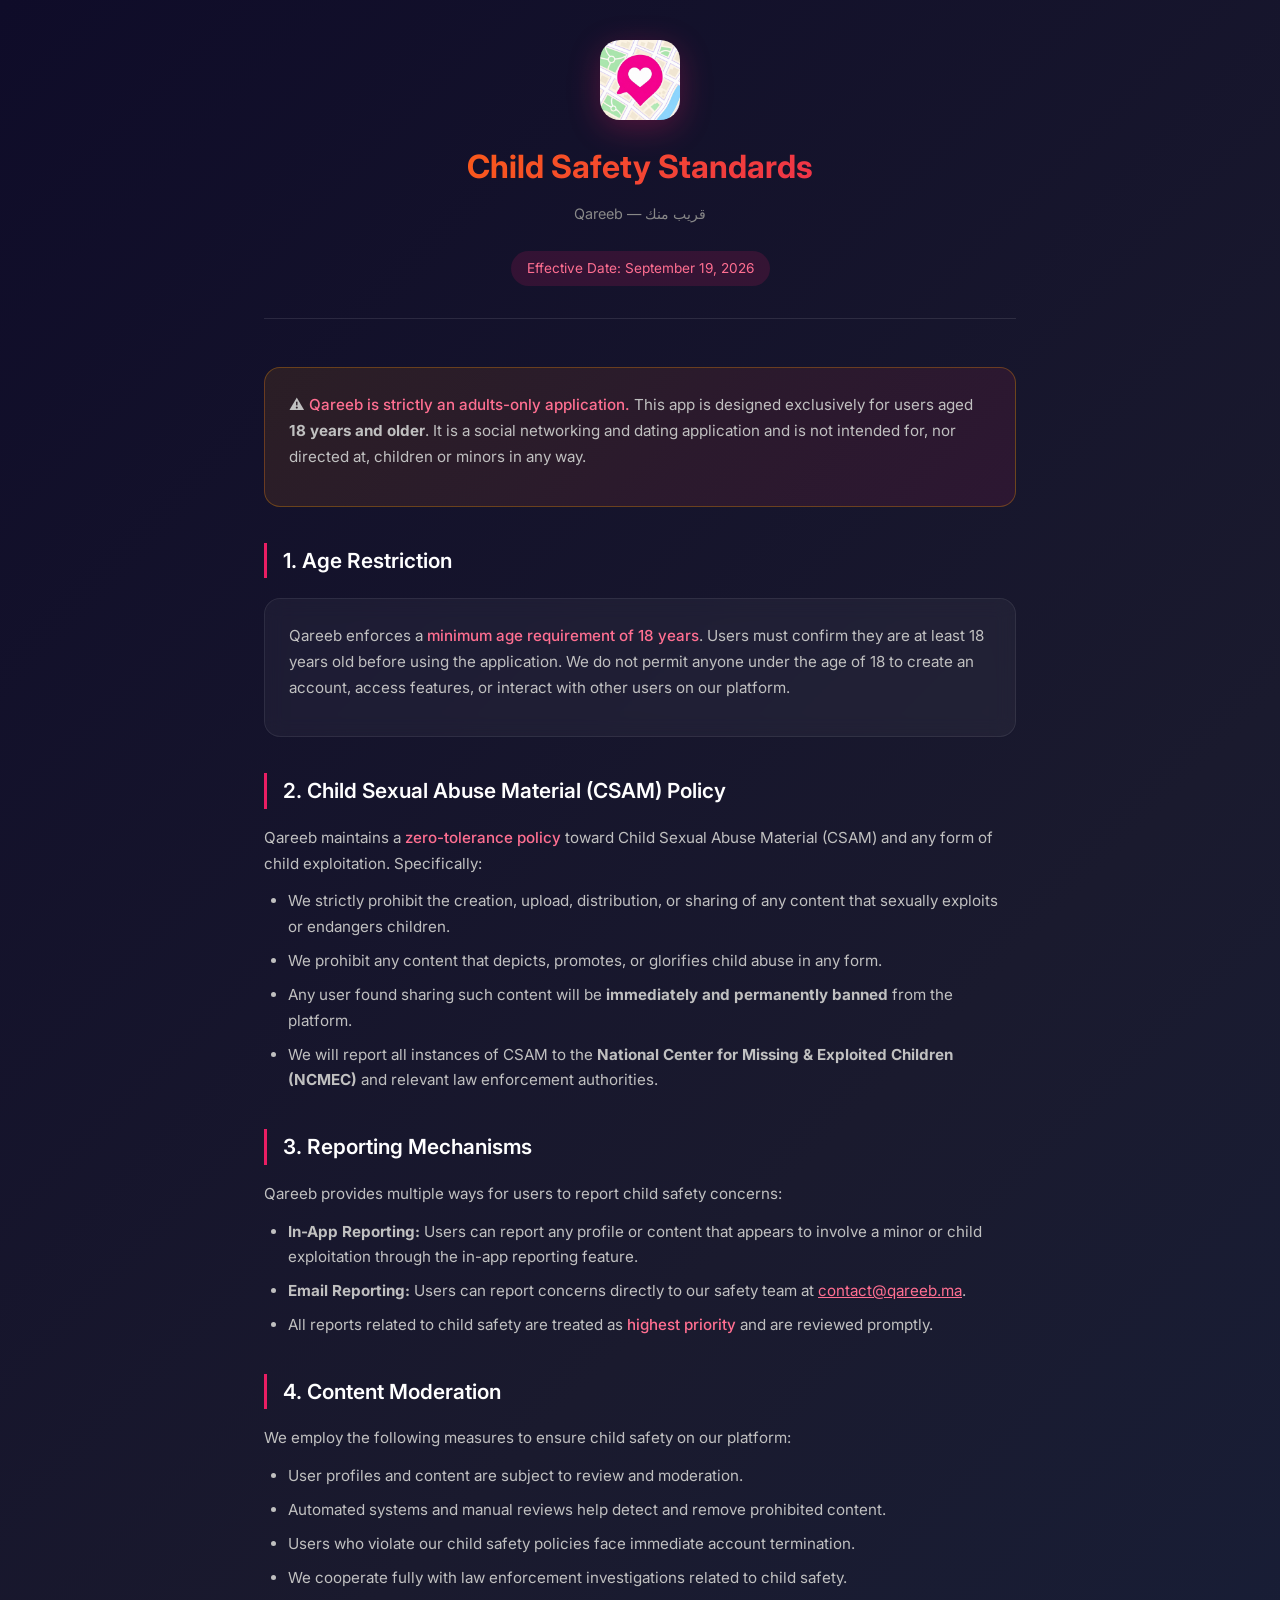
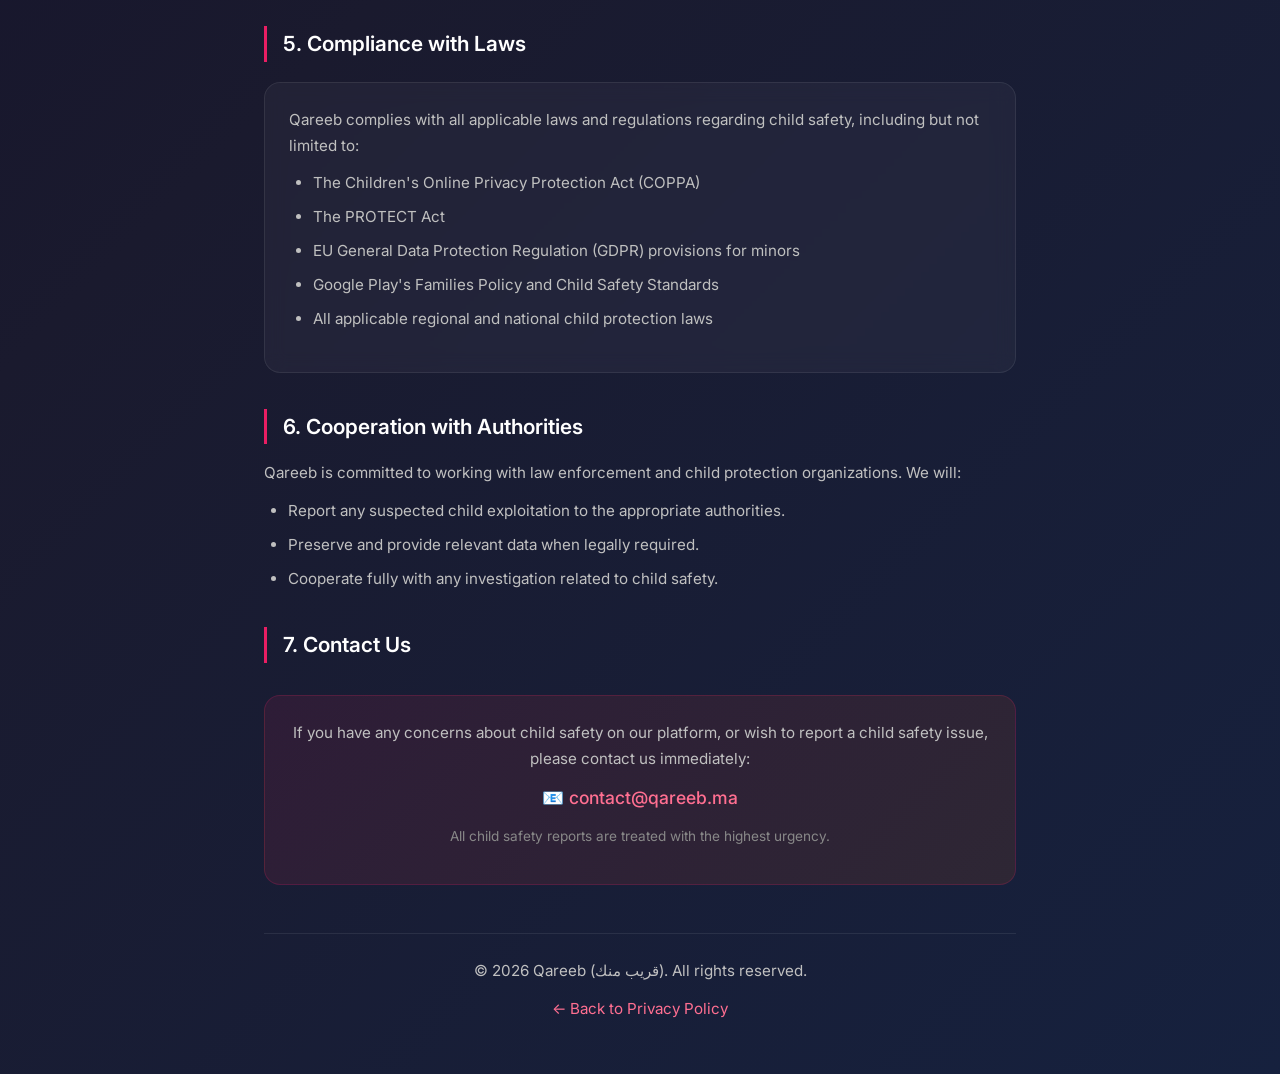
==== child-safety.html @ faa59de2 "Add child safety standards page" ====
<!DOCTYPE html>
<html lang="en">
<head>
    <meta charset="UTF-8">
    <meta name="viewport" content="width=device-width, initial-scale=1.0">
    <title>Child Safety Standards - Qareeb (قريب منك)</title>
    <meta name="description" content="Child Safety Standards and Policy for the Qareeb mobile application">
    <style>
        @import url('https://fonts.googleapis.com/css2?family=Inter:wght@400;500;600;700&display=swap');
        
        * { margin: 0; padding: 0; box-sizing: border-box; }
        
        body {
            font-family: 'Inter', -apple-system, BlinkMacSystemFont, sans-serif;
            background: linear-gradient(135deg, #0f0c29 0%, #1a1a2e 50%, #16213e 100%);
            color: #e0e0e0;
            min-height: 100vh;
            line-height: 1.7;
        }

        .container {
            max-width: 800px;
            margin: 0 auto;
            padding: 40px 24px;
        }

        .header {
            text-align: center;
            margin-bottom: 48px;
            padding-bottom: 32px;
            border-bottom: 1px solid rgba(255, 255, 255, 0.1);
        }

        .header .app-icon {
            width: 80px;
            height: 80px;
            border-radius: 20px;
            margin: 0 auto 20px;
            box-shadow: 0 8px 32px rgba(233, 30, 99, 0.3);
            overflow: hidden;
        }

        .header .app-icon img {
            width: 100%;
            height: 100%;
            object-fit: cover;
        }

        .header h1 {
            font-size: 2rem;
            font-weight: 700;
            background: linear-gradient(135deg, #ff6f00, #e91e63);
            -webkit-background-clip: text;
            -webkit-text-fill-color: transparent;
            background-clip: text;
            margin-bottom: 8px;
        }

        .header .subtitle {
            color: #888;
            font-size: 0.9rem;
        }

        .effective-date {
            display: inline-block;
            background: rgba(233, 30, 99, 0.15);
            color: #ff6f91;
            padding: 6px 16px;
            border-radius: 20px;
            font-size: 0.85rem;
            margin-top: 12px;
        }

        h2 {
            font-size: 1.3rem;
            font-weight: 600;
            color: #fff;
            margin-top: 36px;
            margin-bottom: 16px;
            padding-left: 16px;
            border-left: 3px solid #e91e63;
        }

        p, li {
            color: #c0c0c0;
            font-size: 0.95rem;
            margin-bottom: 12px;
        }

        ul {
            padding-left: 24px;
            margin-bottom: 16px;
        }

        li { margin-bottom: 8px; }

        .card {
            background: rgba(255, 255, 255, 0.04);
            border: 1px solid rgba(255, 255, 255, 0.08);
            border-radius: 16px;
            padding: 24px;
            margin: 20px 0;
            backdrop-filter: blur(10px);
        }

        .highlight {
            color: #ff6f91;
            font-weight: 500;
        }

        .warning-card {
            background: linear-gradient(135deg, rgba(255, 152, 0, 0.1), rgba(233, 30, 99, 0.1));
            border: 1px solid rgba(255, 152, 0, 0.3);
            border-radius: 16px;
            padding: 24px;
            margin: 20px 0;
        }

        .contact-card {
            background: linear-gradient(135deg, rgba(233, 30, 99, 0.1), rgba(255, 111, 0, 0.1));
            border: 1px solid rgba(233, 30, 99, 0.2);
            border-radius: 16px;
            padding: 24px;
            margin-top: 32px;
            text-align: center;
        }

        .contact-card a {
            color: #ff6f91;
            text-decoration: none;
            font-weight: 500;
        }

        .contact-card a:hover {
            text-decoration: underline;
        }

        .footer {
            text-align: center;
            margin-top: 48px;
            padding-top: 24px;
            border-top: 1px solid rgba(255, 255, 255, 0.08);
            color: #666;
            font-size: 0.85rem;
        }
    </style>
</head>
<body>
    <div class="container">
        <div class="header">
            <div class="app-icon"><img src="icon.png" alt="Qareeb App Icon"></div>
            <h1>Child Safety Standards</h1>
            <p class="subtitle">Qareeb — قريب منك</p>
            <span class="effective-date">Effective Date: September 19, 2026</span>
        </div>

        <div class="warning-card">
            <p>⚠️ <span class="highlight">Qareeb is strictly an adults-only application.</span> This app is designed exclusively for users aged <strong>18 years and older</strong>. It is a social networking and dating application and is not intended for, nor directed at, children or minors in any way.</p>
        </div>

        <h2>1. Age Restriction</h2>
        <div class="card">
            <p>Qareeb enforces a <span class="highlight">minimum age requirement of 18 years</span>. Users must confirm they are at least 18 years old before using the application. We do not permit anyone under the age of 18 to create an account, access features, or interact with other users on our platform.</p>
        </div>

        <h2>2. Child Sexual Abuse Material (CSAM) Policy</h2>
        <p>Qareeb maintains a <span class="highlight">zero-tolerance policy</span> toward Child Sexual Abuse Material (CSAM) and any form of child exploitation. Specifically:</p>
        <ul>
            <li>We strictly prohibit the creation, upload, distribution, or sharing of any content that sexually exploits or endangers children.</li>
            <li>We prohibit any content that depicts, promotes, or glorifies child abuse in any form.</li>
            <li>Any user found sharing such content will be <strong>immediately and permanently banned</strong> from the platform.</li>
            <li>We will report all instances of CSAM to the <strong>National Center for Missing & Exploited Children (NCMEC)</strong> and relevant law enforcement authorities.</li>
        </ul>

        <h2>3. Reporting Mechanisms</h2>
        <p>Qareeb provides multiple ways for users to report child safety concerns:</p>
        <ul>
            <li><strong>In-App Reporting:</strong> Users can report any profile or content that appears to involve a minor or child exploitation through the in-app reporting feature.</li>
            <li><strong>Email Reporting:</strong> Users can report concerns directly to our safety team at <a href="mailto:contact@qareeb.ma" style="color:#ff6f91;">contact@qareeb.ma</a>.</li>
            <li>All reports related to child safety are treated as <span class="highlight">highest priority</span> and are reviewed promptly.</li>
        </ul>

        <h2>4. Content Moderation</h2>
        <p>We employ the following measures to ensure child safety on our platform:</p>
        <ul>
            <li>User profiles and content are subject to review and moderation.</li>
            <li>Automated systems and manual reviews help detect and remove prohibited content.</li>
            <li>Users who violate our child safety policies face immediate account termination.</li>
            <li>We cooperate fully with law enforcement investigations related to child safety.</li>
        </ul>

        <h2>5. Compliance with Laws</h2>
        <div class="card">
            <p>Qareeb complies with all applicable laws and regulations regarding child safety, including but not limited to:</p>
            <ul>
                <li>The Children's Online Privacy Protection Act (COPPA)</li>
                <li>The PROTECT Act</li>
                <li>EU General Data Protection Regulation (GDPR) provisions for minors</li>
                <li>Google Play's Families Policy and Child Safety Standards</li>
                <li>All applicable regional and national child protection laws</li>
            </ul>
        </div>

        <h2>6. Cooperation with Authorities</h2>
        <p>Qareeb is committed to working with law enforcement and child protection organizations. We will:</p>
        <ul>
            <li>Report any suspected child exploitation to the appropriate authorities.</li>
            <li>Preserve and provide relevant data when legally required.</li>
            <li>Cooperate fully with any investigation related to child safety.</li>
        </ul>

        <h2>7. Contact Us</h2>
        <div class="contact-card">
            <p>If you have any concerns about child safety on our platform, or wish to report a child safety issue, please contact us immediately:</p>
            <p style="margin-top: 12px; font-size: 1.1rem;">
                📧 <a href="mailto:contact@qareeb.ma">contact@qareeb.ma</a>
            </p>
            <p style="margin-top: 8px; color: #888; font-size: 0.85rem;">
                All child safety reports are treated with the highest urgency.
            </p>
        </div>

        <div class="footer">
            <p>© 2026 Qareeb (قريب منك). All rights reserved.</p>
            <p style="margin-top: 8px;"><a href="index.html" style="color: #ff6f91; text-decoration: none;">← Back to Privacy Policy</a></p>
        </div>
    </div>
</body>
</html>
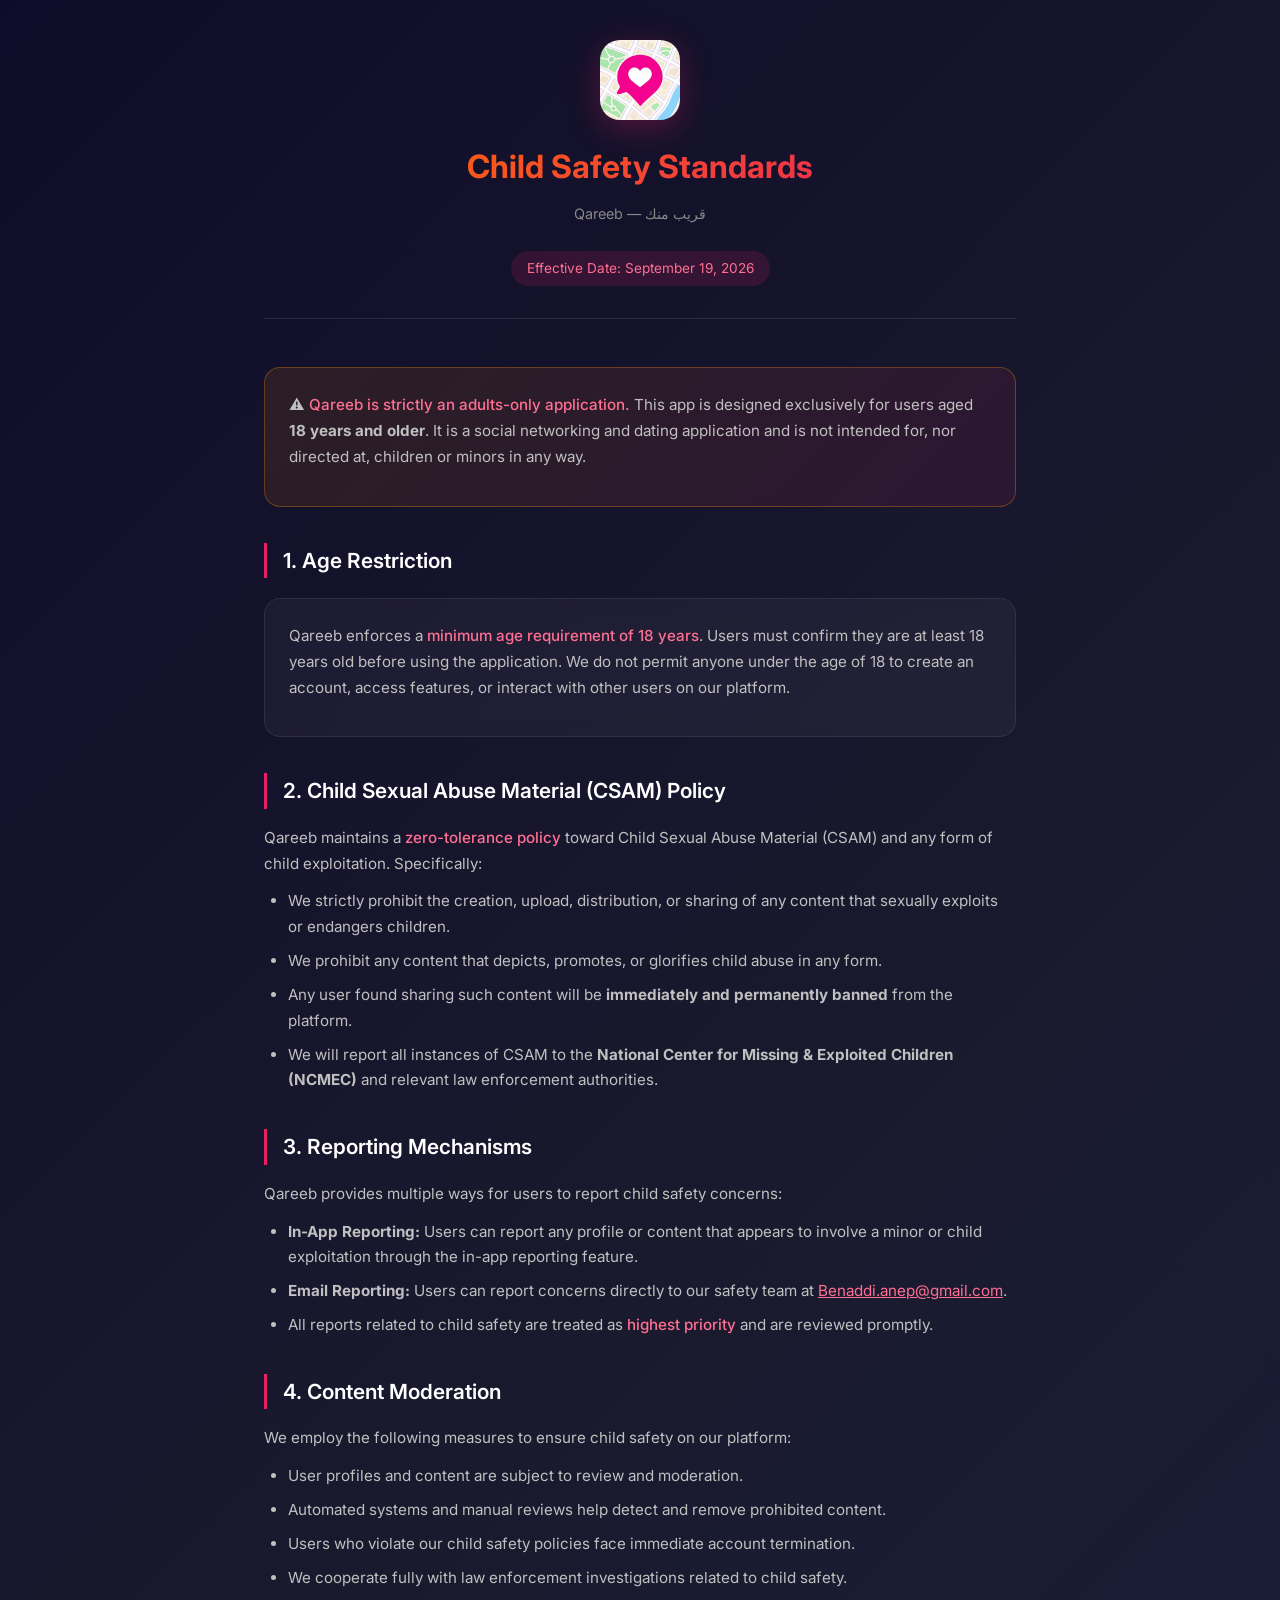
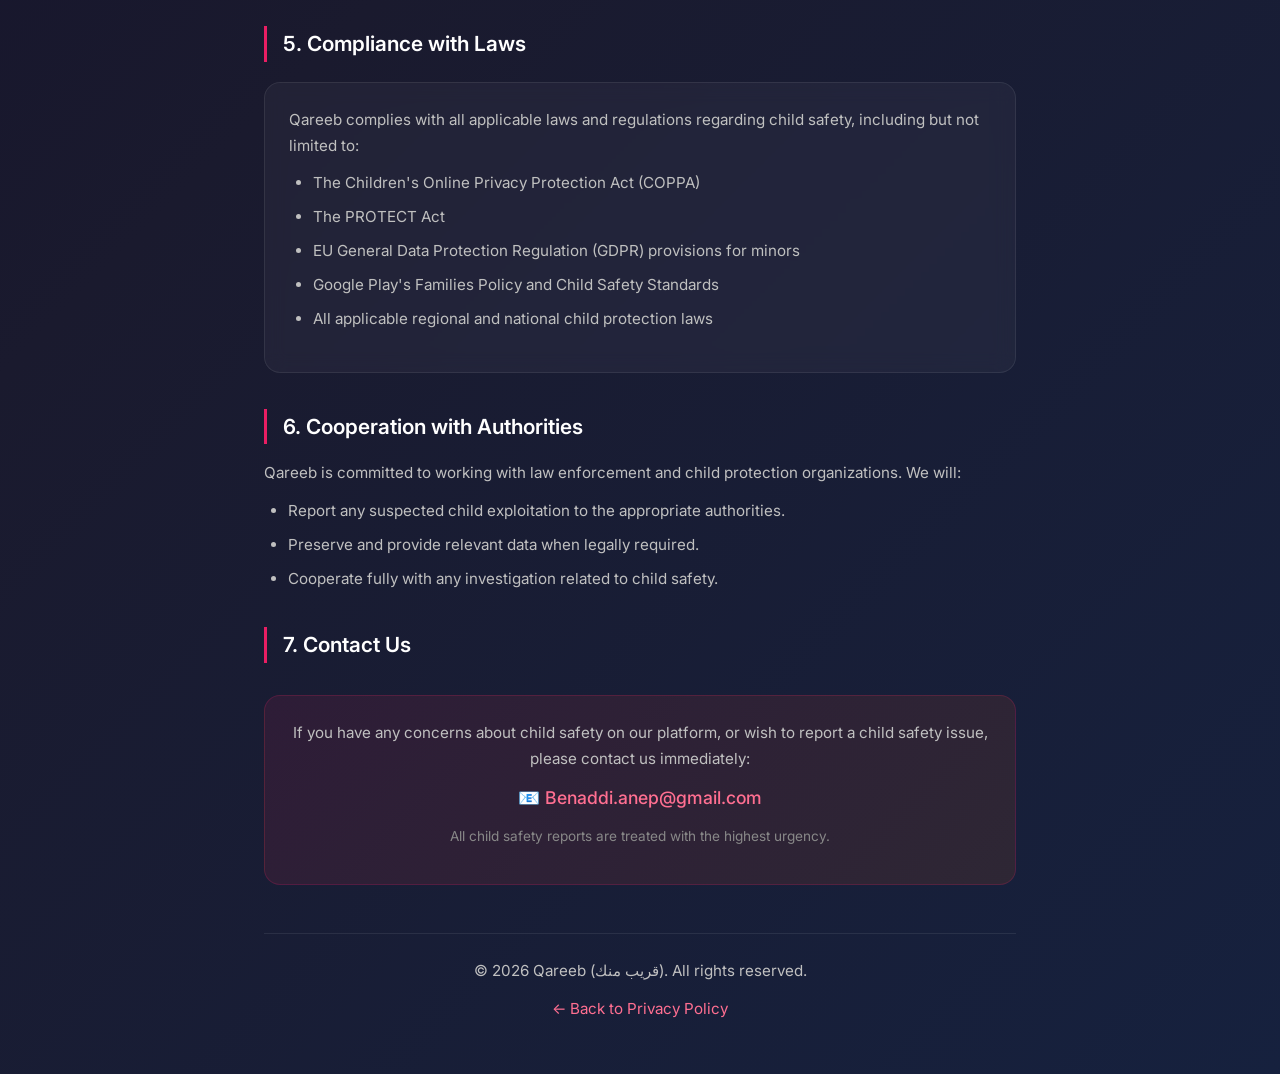
==== commit 4f01576c: "Update child safety and privacy contact email to verified developer address" ====
--- a/child-safety.html
+++ b/child-safety.html
@@ -176,7 +176,7 @@
         <p>Qareeb provides multiple ways for users to report child safety concerns:</p>
         <ul>
             <li><strong>In-App Reporting:</strong> Users can report any profile or content that appears to involve a minor or child exploitation through the in-app reporting feature.</li>
-            <li><strong>Email Reporting:</strong> Users can report concerns directly to our safety team at <a href="mailto:contact@qareeb.ma" style="color:#ff6f91;">contact@qareeb.ma</a>.</li>
+            <li><strong>Email Reporting:</strong> Users can report concerns directly to our safety team at <a href="mailto:Benaddi.anep@gmail.com" style="color:#ff6f91;">Benaddi.anep@gmail.com</a>.</li>
             <li>All reports related to child safety are treated as <span class="highlight">highest priority</span> and are reviewed promptly.</li>
         </ul>
 
@@ -213,7 +213,7 @@
         <div class="contact-card">
             <p>If you have any concerns about child safety on our platform, or wish to report a child safety issue, please contact us immediately:</p>
             <p style="margin-top: 12px; font-size: 1.1rem;">
-                📧 <a href="mailto:contact@qareeb.ma">contact@qareeb.ma</a>
+                📧 <a href="mailto:Benaddi.anep@gmail.com">Benaddi.anep@gmail.com</a>
             </p>
             <p style="margin-top: 8px; color: #888; font-size: 0.85rem;">
                 All child safety reports are treated with the highest urgency.
